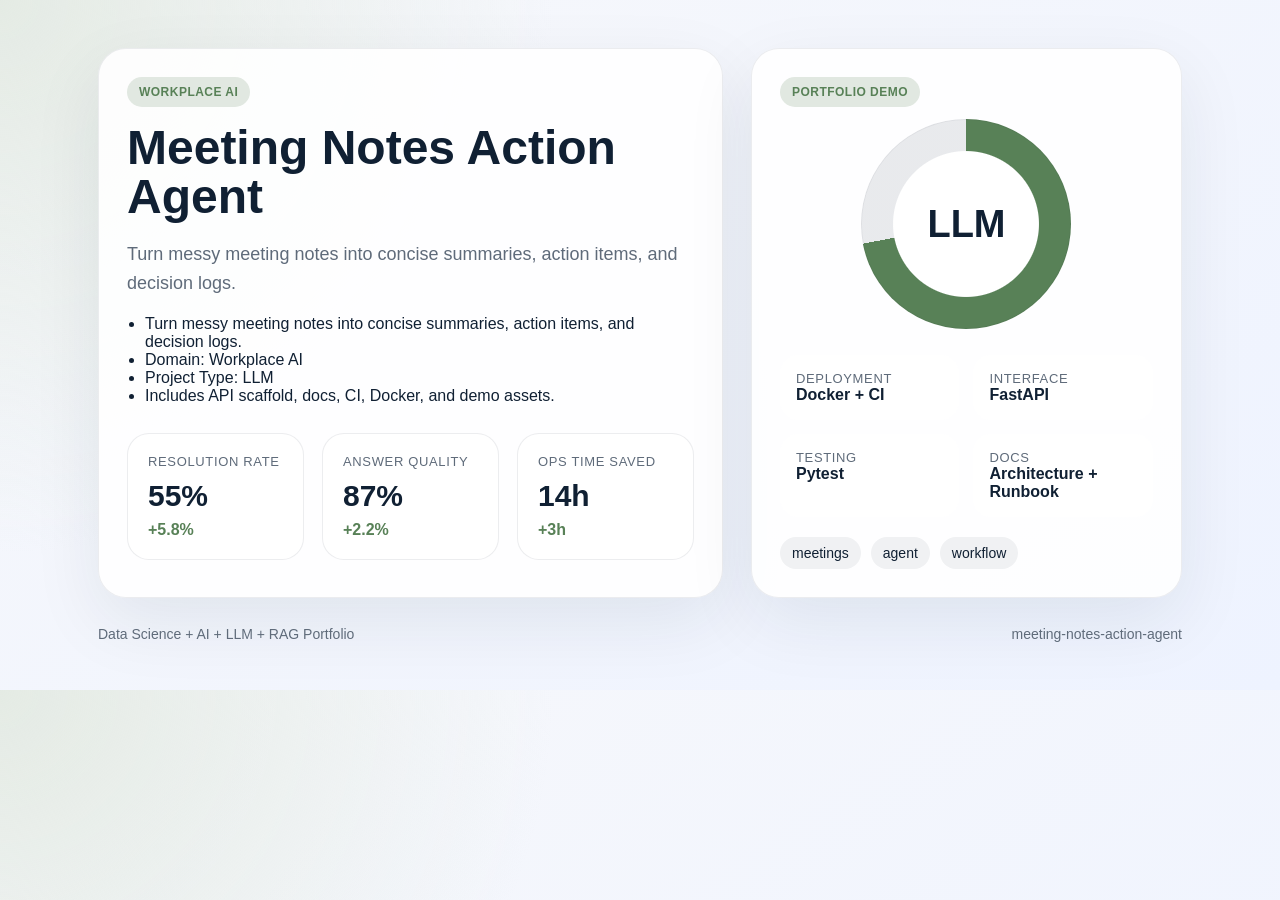
==== demo/index.html @ 2184994c "Publish production-ready portfolio project" ====
<!doctype html>
        <html lang="en">
        <head>
          <meta charset="utf-8">
          <meta name="viewport" content="width=device-width, initial-scale=1">
          <title>Meeting Notes Action Agent</title>
          <style>
            :root {
              --accent: #588157;
              --ink: #102033;
              --muted: #5f6b7a;
              --card: rgba(255,255,255,0.88);
              --bg-1: #f7f8fb;
              --bg-2: #eef3ff;
            }
            * { box-sizing: border-box; }
            body {
              margin: 0;
              font-family: "Avenir Next", "Segoe UI", sans-serif;
              color: var(--ink);
              background:
                radial-gradient(circle at top left, color-mix(in srgb, var(--accent) 16%, white), transparent 38%),
                linear-gradient(145deg, var(--bg-1), var(--bg-2));
            }
            main {
              max-width: 1180px;
              margin: 0 auto;
              padding: 48px;
            }
            .hero {
              display: grid;
              grid-template-columns: 1.45fr 1fr;
              gap: 28px;
              align-items: stretch;
            }
            .panel {
              background: var(--card);
              border: 1px solid rgba(16, 32, 51, 0.08);
              border-radius: 28px;
              padding: 28px;
              box-shadow: 0 24px 70px rgba(16, 32, 51, 0.08);
            }
            .eyebrow {
              display: inline-flex;
              padding: 8px 12px;
              border-radius: 999px;
              background: color-mix(in srgb, var(--accent) 18%, white);
              color: var(--accent);
              font-weight: 700;
              letter-spacing: 0.04em;
              text-transform: uppercase;
              font-size: 12px;
            }
            h1 {
              font-size: 48px;
              line-height: 1.03;
              margin: 16px 0 18px;
            }
            p {
              color: var(--muted);
              font-size: 18px;
              line-height: 1.6;
              margin: 0 0 18px;
            }
            ul {
              margin: 18px 0 0;
              padding-left: 18px;
              color: var(--ink);
            }
            .cards {
              display: grid;
              grid-template-columns: repeat(3, 1fr);
              gap: 18px;
              margin-top: 28px;
            }
            .card {
              background: white;
              border-radius: 22px;
              padding: 20px;
              border: 1px solid rgba(16, 32, 51, 0.08);
            }
            .card span, .meta span {
              display: block;
              color: var(--muted);
              font-size: 13px;
              text-transform: uppercase;
              letter-spacing: 0.05em;
            }
            .card strong {
              display: block;
              font-size: 30px;
              margin: 10px 0 8px;
            }
            .card em {
              color: var(--accent);
              font-style: normal;
              font-weight: 700;
            }
            .visual {
              min-height: 100%;
              display: flex;
              flex-direction: column;
              justify-content: space-between;
            }
            .ring {
              width: 210px;
              height: 210px;
              margin: 12px auto 26px;
              border-radius: 50%;
              background:
                radial-gradient(circle closest-side, white 69%, transparent 70%),
                conic-gradient(var(--accent) 0 72%, rgba(16, 32, 51, 0.09) 72% 100%);
              display: grid;
              place-items: center;
              box-shadow: inset 0 0 0 1px rgba(16, 32, 51, 0.05);
            }
            .ring strong {
              font-size: 38px;
            }
            .meta {
              display: grid;
              grid-template-columns: repeat(2, 1fr);
              gap: 14px;
            }
            .meta article {
              background: white;
              border-radius: 18px;
              padding: 16px;
            }
            .tag-list {
              display: flex;
              flex-wrap: wrap;
              gap: 10px;
              list-style: none;
              padding: 0;
              margin: 20px 0 0;
            }
            .tag-list li {
              padding: 8px 12px;
              border-radius: 999px;
              background: rgba(16, 32, 51, 0.06);
              font-size: 14px;
            }
            .footer {
              margin-top: 28px;
              display: flex;
              justify-content: space-between;
              color: var(--muted);
              font-size: 14px;
            }
          </style>
        </head>
        <body>
          <main>
            <section class="hero">
              <div class="panel">
                <span class="eyebrow">Workplace AI</span>
                <h1>Meeting Notes Action Agent</h1>
                <p>Turn messy meeting notes into concise summaries, action items, and decision logs.</p>
                <ul>
                  <li>Turn messy meeting notes into concise summaries, action items, and decision logs.</li><li>Domain: Workplace AI</li><li>Project Type: LLM</li><li>Includes API scaffold, docs, CI, Docker, and demo assets.</li>
                </ul>
                <div class="cards">
                  <article class='card'><span>Resolution Rate</span><strong>55%</strong><em>+5.8%</em></article>
<article class='card'><span>Answer Quality</span><strong>87%</strong><em>+2.2%</em></article>
<article class='card'><span>Ops Time Saved</span><strong>14h</strong><em>+3h</em></article>
                </div>
              </div>
              <div class="panel visual">
                <div>
                  <span class="eyebrow">Portfolio Demo</span>
                  <div class="ring"><strong>LLM</strong></div>
                </div>
                <div class="meta">
                  <article><span>Deployment</span><strong>Docker + CI</strong></article>
                  <article><span>Interface</span><strong>FastAPI</strong></article>
                  <article><span>Testing</span><strong>Pytest</strong></article>
                  <article><span>Docs</span><strong>Architecture + Runbook</strong></article>
                </div>
                <ul class="tag-list"><li>meetings</li><li>agent</li><li>workflow</li></ul>
              </div>
            </section>
            <div class="footer">
              <span>Data Science + AI + LLM + RAG Portfolio</span>
              <span>meeting-notes-action-agent</span>
            </div>
          </main>
        </body>
        </html>
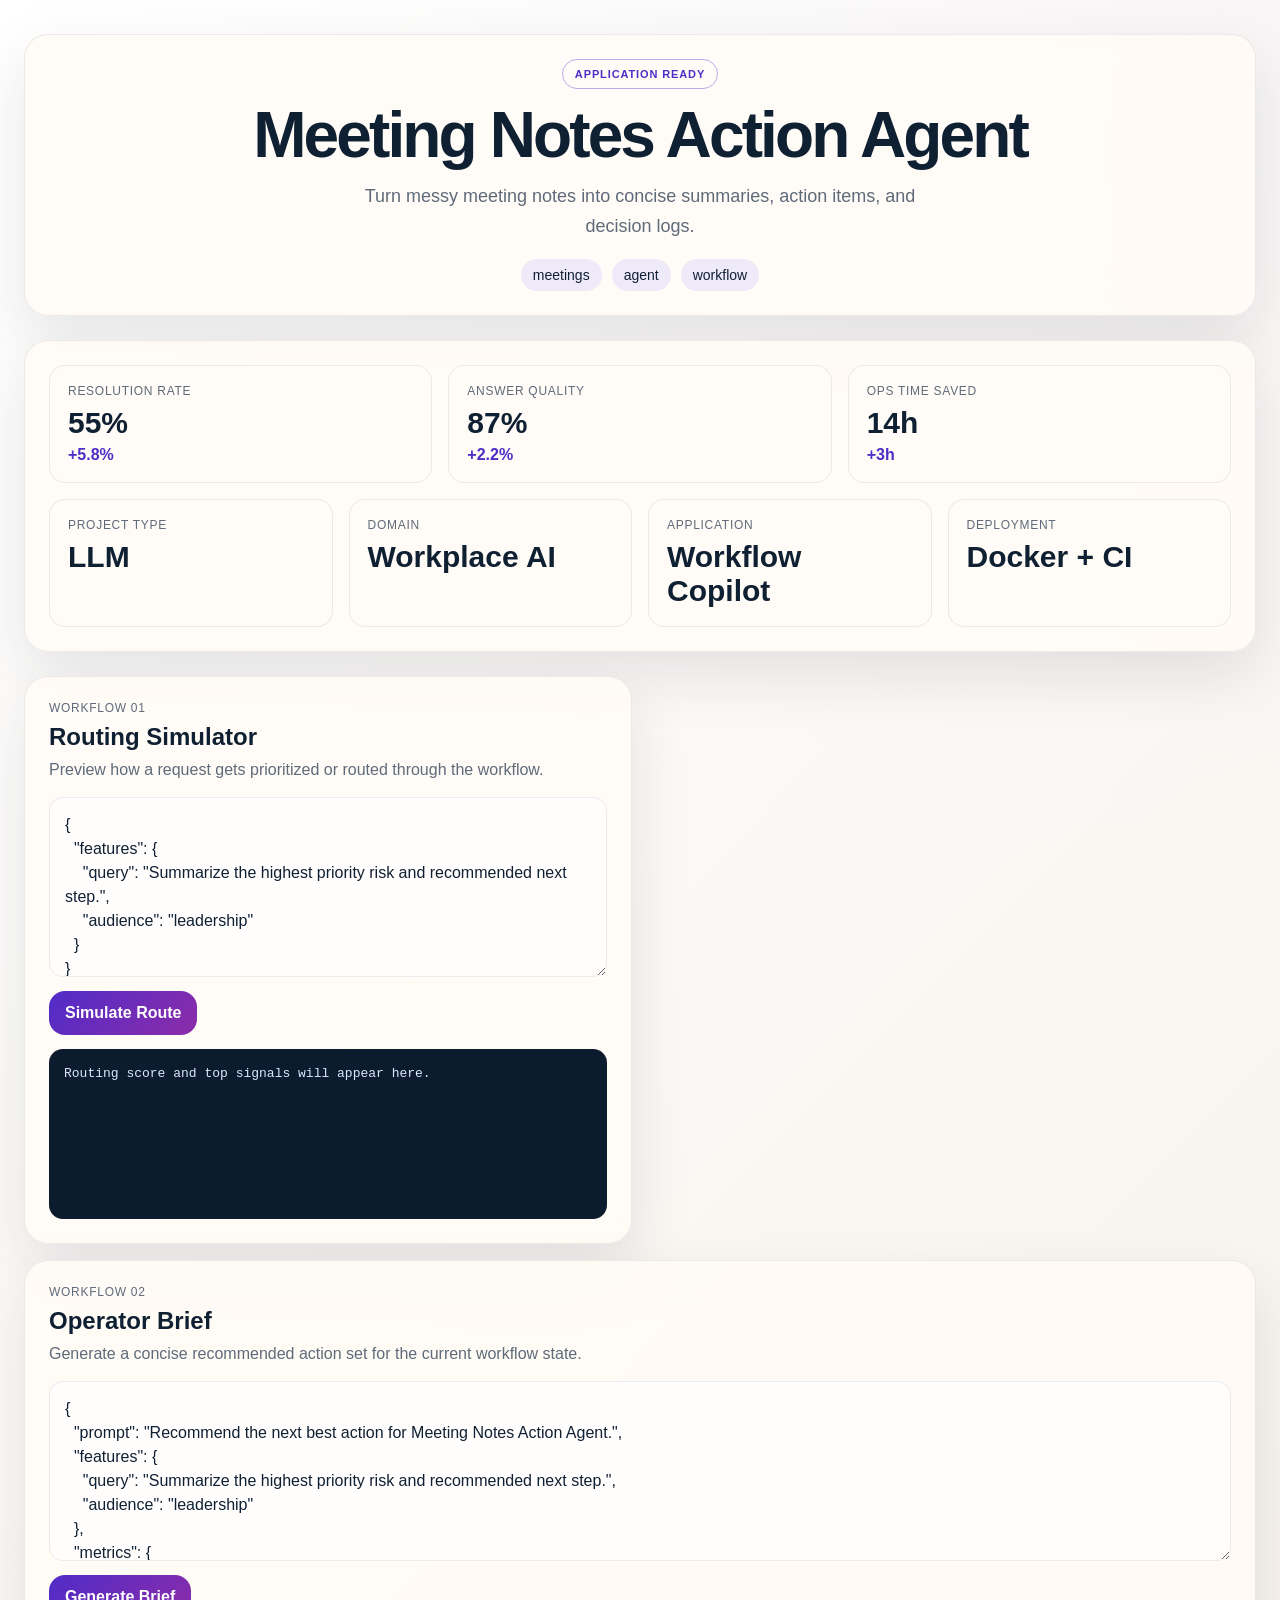
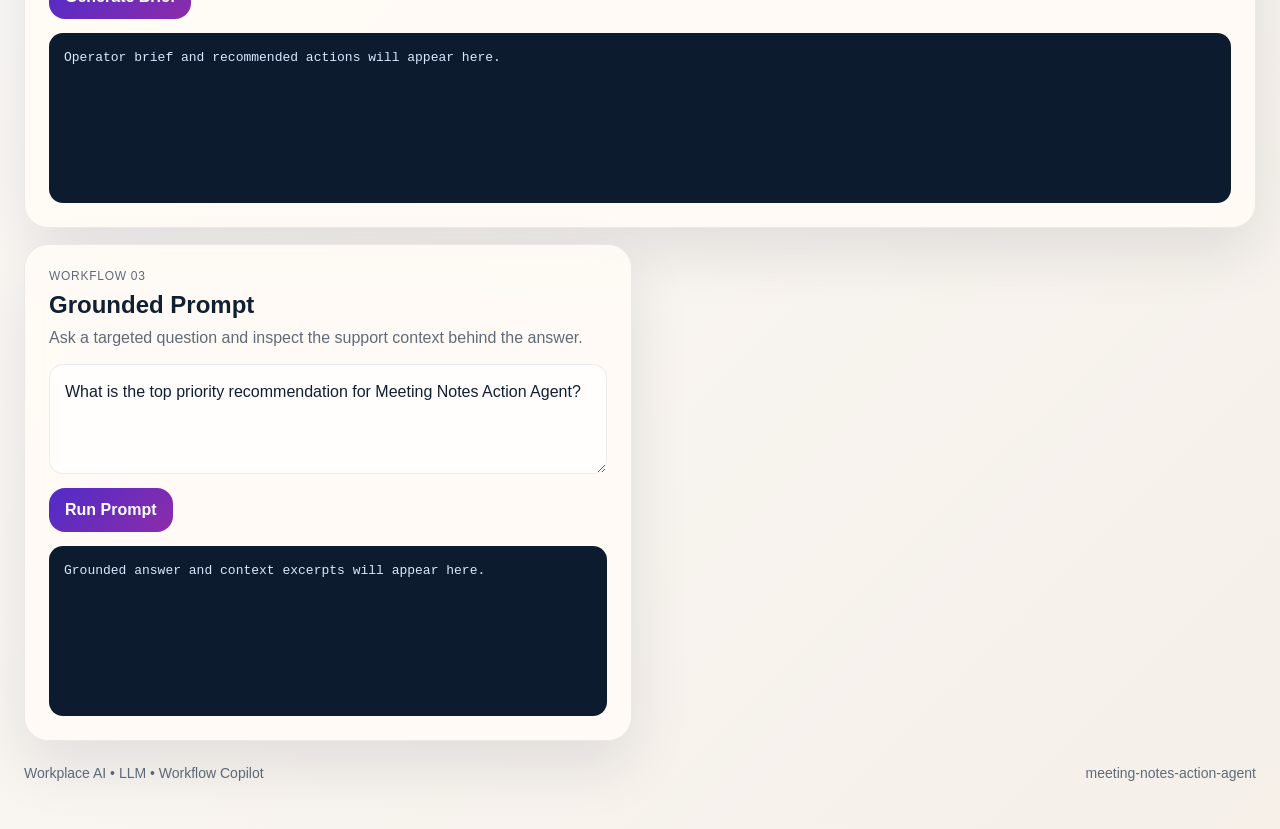
==== commit 1e45a8eb: "Publish production-ready portfolio project" ====
--- a/demo/index.html
+++ b/demo/index.html
@@ -5,186 +5,91 @@
           <meta charset="utf-8">
           <meta name="viewport" content="width=device-width, initial-scale=1">
           <title>Meeting Notes Action Agent</title>
-          <style>
-            :root {
-              --accent: #588157;
-              --ink: #102033;
-              --muted: #5f6b7a;
-              --card: rgba(255,255,255,0.88);
-              --bg-1: #f7f8fb;
-              --bg-2: #eef3ff;
-            }
-            * { box-sizing: border-box; }
-            body {
-              margin: 0;
-              font-family: "Avenir Next", "Segoe UI", sans-serif;
-              color: var(--ink);
-              background:
-                radial-gradient(circle at top left, color-mix(in srgb, var(--accent) 16%, white), transparent 38%),
-                linear-gradient(145deg, var(--bg-1), var(--bg-2));
-            }
-            main {
-              max-width: 1180px;
-              margin: 0 auto;
-              padding: 48px;
-            }
-            .hero {
-              display: grid;
-              grid-template-columns: 1.45fr 1fr;
-              gap: 28px;
-              align-items: stretch;
-            }
-            .panel {
-              background: var(--card);
-              border: 1px solid rgba(16, 32, 51, 0.08);
-              border-radius: 28px;
-              padding: 28px;
-              box-shadow: 0 24px 70px rgba(16, 32, 51, 0.08);
-            }
-            .eyebrow {
-              display: inline-flex;
-              padding: 8px 12px;
-              border-radius: 999px;
-              background: color-mix(in srgb, var(--accent) 18%, white);
-              color: var(--accent);
-              font-weight: 700;
-              letter-spacing: 0.04em;
-              text-transform: uppercase;
-              font-size: 12px;
-            }
-            h1 {
-              font-size: 48px;
-              line-height: 1.03;
-              margin: 16px 0 18px;
-            }
-            p {
-              color: var(--muted);
-              font-size: 18px;
-              line-height: 1.6;
-              margin: 0 0 18px;
-            }
-            ul {
-              margin: 18px 0 0;
-              padding-left: 18px;
-              color: var(--ink);
-            }
-            .cards {
-              display: grid;
-              grid-template-columns: repeat(3, 1fr);
-              gap: 18px;
-              margin-top: 28px;
-            }
-            .card {
-              background: white;
-              border-radius: 22px;
-              padding: 20px;
-              border: 1px solid rgba(16, 32, 51, 0.08);
-            }
-            .card span, .meta span {
-              display: block;
-              color: var(--muted);
-              font-size: 13px;
-              text-transform: uppercase;
-              letter-spacing: 0.05em;
-            }
-            .card strong {
-              display: block;
-              font-size: 30px;
-              margin: 10px 0 8px;
-            }
-            .card em {
-              color: var(--accent);
-              font-style: normal;
-              font-weight: 700;
-            }
-            .visual {
-              min-height: 100%;
-              display: flex;
-              flex-direction: column;
-              justify-content: space-between;
-            }
-            .ring {
-              width: 210px;
-              height: 210px;
-              margin: 12px auto 26px;
-              border-radius: 50%;
-              background:
-                radial-gradient(circle closest-side, white 69%, transparent 70%),
-                conic-gradient(var(--accent) 0 72%, rgba(16, 32, 51, 0.09) 72% 100%);
-              display: grid;
-              place-items: center;
-              box-shadow: inset 0 0 0 1px rgba(16, 32, 51, 0.05);
-            }
-            .ring strong {
-              font-size: 38px;
-            }
-            .meta {
-              display: grid;
-              grid-template-columns: repeat(2, 1fr);
-              gap: 14px;
-            }
-            .meta article {
-              background: white;
-              border-radius: 18px;
-              padding: 16px;
-            }
-            .tag-list {
-              display: flex;
-              flex-wrap: wrap;
-              gap: 10px;
-              list-style: none;
-              padding: 0;
-              margin: 20px 0 0;
-            }
-            .tag-list li {
-              padding: 8px 12px;
-              border-radius: 999px;
-              background: rgba(16, 32, 51, 0.06);
-              font-size: 14px;
-            }
-            .footer {
-              margin-top: 28px;
-              display: flex;
-              justify-content: space-between;
-              color: var(--muted);
-              font-size: 14px;
-            }
-          </style>
+          <link rel="stylesheet" href="./styles.css">
         </head>
-        <body>
-          <main>
+        <body class="surface-sand">
+          <div class="page layout-folio eyebrow-outline headline-tall modules-3 hero-align-left">
             <section class="hero">
-              <div class="panel">
-                <span class="eyebrow">Workplace AI</span>
-                <h1>Meeting Notes Action Agent</h1>
-                <p>Turn messy meeting notes into concise summaries, action items, and decision logs.</p>
-                <ul>
-                  <li>Turn messy meeting notes into concise summaries, action items, and decision logs.</li><li>Domain: Workplace AI</li><li>Project Type: LLM</li><li>Includes API scaffold, docs, CI, Docker, and demo assets.</li>
+              <div class="panel hero-copy">
+                <span class="eyebrow" data-health>Workflow Copilot</span>
+                <h1 id="project-title">Meeting Notes Action Agent</h1>
+                <p id="project-summary" class="lead">Turn messy meeting notes into concise summaries, action items, and decision logs.</p>
+                <ul id="project-tags" class="tag-list">
+                  <li>meetings</li><li>agent</li><li>workflow</li>
                 </ul>
-                <div class="cards">
+              </div>
+              <div class="panel hero-side">
+                <div class="metric-grid">
                   <article class='card'><span>Resolution Rate</span><strong>55%</strong><em>+5.8%</em></article>
 <article class='card'><span>Answer Quality</span><strong>87%</strong><em>+2.2%</em></article>
 <article class='card'><span>Ops Time Saved</span><strong>14h</strong><em>+3h</em></article>
                 </div>
-              </div>
-              <div class="panel visual">
-                <div>
-                  <span class="eyebrow">Portfolio Demo</span>
-                  <div class="ring"><strong>LLM</strong></div>
+                <div class="mini-grid">
+                  <article class='mini-card'><span>Project Type</span><strong>LLM</strong></article><article class='mini-card'><span>Domain</span><strong>Workplace AI</strong></article><article class='mini-card'><span>Application</span><strong>Workflow Copilot</strong></article><article class='mini-card'><span>Deployment</span><strong>Docker + CI</strong></article>
                 </div>
-                <div class="meta">
-                  <article><span>Deployment</span><strong>Docker + CI</strong></article>
-                  <article><span>Interface</span><strong>FastAPI</strong></article>
-                  <article><span>Testing</span><strong>Pytest</strong></article>
-                  <article><span>Docs</span><strong>Architecture + Runbook</strong></article>
-                </div>
-                <ul class="tag-list"><li>meetings</li><li>agent</li><li>workflow</li></ul>
               </div>
             </section>
-            <div class="footer">
-              <span>Data Science + AI + LLM + RAG Portfolio</span>
+            <section class="app-grid">
+              <article class="panel module js-module span-normal">
+          <div class="module-header">
+            <span>Workflow 01</span>
+            <h2>Routing Simulator</h2>
+            <p>Preview how a request gets prioritized or routed through the workflow.</p>
+          </div>
+          <textarea class="js-input">{
+  &quot;features&quot;: {
+    &quot;query&quot;: &quot;Summarize the highest priority risk and recommended next step.&quot;,
+    &quot;audience&quot;: &quot;leadership&quot;
+  }
+}</textarea>
+          <div class="button-row">
+            <button class="js-run" data-endpoint="/score" data-input-mode="json">Simulate Route</button>
+          </div>
+          <pre class="js-output">Routing score and top signals will appear here.</pre>
+        </article>
+<article class="panel module js-module span-wide">
+          <div class="module-header">
+            <span>Workflow 02</span>
+            <h2>Operator Brief</h2>
+            <p>Generate a concise recommended action set for the current workflow state.</p>
+          </div>
+          <textarea class="js-input">{
+  &quot;prompt&quot;: &quot;Recommend the next best action for Meeting Notes Action Agent.&quot;,
+  &quot;features&quot;: {
+    &quot;query&quot;: &quot;Summarize the highest priority risk and recommended next step.&quot;,
+    &quot;audience&quot;: &quot;leadership&quot;
+  },
+  &quot;metrics&quot;: {
+    &quot;acquisition&quot;: 31.1,
+    &quot;activation&quot;: 33.5,
+    &quot;retention&quot;: 47.2,
+    &quot;revenue&quot;: 72.7
+  }
+}</textarea>
+          <div class="button-row">
+            <button class="js-run" data-endpoint="/recommend" data-input-mode="json">Generate Brief</button>
+          </div>
+          <pre class="js-output">Operator brief and recommended actions will appear here.</pre>
+        </article>
+<article class="panel module js-module span-normal">
+  <div class="module-header">
+    <span>Workflow 03</span>
+    <h2>Grounded Prompt</h2>
+    <p>Ask a targeted question and inspect the support context behind the answer.</p>
+  </div>
+  <textarea class="js-input module-input-text">What is the top priority recommendation for Meeting Notes Action Agent?</textarea>
+  <div class="button-row">
+    <button class="js-run" data-endpoint="/query" data-input-mode="text">Run Prompt</button>
+  </div>
+  <pre class="js-output">Grounded answer and context excerpts will appear here.</pre>
+</article>
+            </section>
+            <footer class="footer">
+              <span>Workplace AI • LLM • Workflow Copilot</span>
               <span>meeting-notes-action-agent</span>
-            </div>
-          </main>
+            </footer>
+          </div>
+          <script id="bootstrap-data" type="application/json">{"project": {"slug": "meeting-notes-action-agent", "title": "Meeting Notes Action Agent", "project_type": "llm", "domain": "Workplace AI", "summary": "Turn messy meeting notes into concise summaries, action items, and decision logs.", "tags": ["meetings", "agent", "workflow"]}, "app_archetype": "copilot", "ui_profile": {"layout": "folio", "surface": "sand", "font_stack": "\"IBM Plex Sans\", \"Segoe UI\", sans-serif", "radius": 24, "shadow": 60, "eyebrow_style": "outline", "module_columns": 3, "hero_align": "left", "headline_mode": "tall"}, "app_modules": [{"label": "Workflow 01", "title": "Routing Simulator", "description": "Preview how a request gets prioritized or routed through the workflow.", "endpoint": "/score", "input_mode": "json", "cta": "Simulate Route", "prefill": "{\n  \"features\": {\n    \"query\": \"Summarize the highest priority risk and recommended next step.\",\n    \"audience\": \"leadership\"\n  }\n}", "hint": "Routing score and top signals will appear here.", "span": "normal"}, {"label": "Workflow 02", "title": "Operator Brief", "description": "Generate a concise recommended action set for the current workflow state.", "endpoint": "/recommend", "input_mode": "json", "cta": "Generate Brief", "prefill": "{\n  \"prompt\": \"Recommend the next best action for Meeting Notes Action Agent.\",\n  \"features\": {\n    \"query\": \"Summarize the highest priority risk and recommended next step.\",\n    \"audience\": \"leadership\"\n  },\n  \"metrics\": {\n    \"acquisition\": 31.1,\n    \"activation\": 33.5,\n    \"retention\": 47.2,\n    \"revenue\": 72.7\n  }\n}", "hint": "Operator brief and recommended actions will appear here.", "span": "wide"}, {"label": "Workflow 03", "title": "Grounded Prompt", "description": "Ask a targeted question and inspect the support context behind the answer.", "endpoint": "/query", "input_mode": "text", "cta": "Run Prompt", "prefill": "What is the top priority recommendation for Meeting Notes Action Agent?", "hint": "Grounded answer and context excerpts will appear here.", "span": "normal"}], "sample_features": {"query": "Summarize the highest priority risk and recommended next step.", "audience": "leadership"}, "sample_metrics": {"acquisition": 31.1, "activation": 33.5, "retention": 47.2, "revenue": 72.7}, "knowledge_base": ["Meeting Notes Action Agent is positioned as a Workplace AI starter that emphasizes fast iteration, clear documentation, and production-friendly interfaces.", "The primary value proposition is: Turn messy meeting notes into concise summaries, action items, and decision logs.", "Recommended operating model: ship a small API, add observability, validate outputs with stakeholder review, and monitor the top business KPI every week.", "Typical stakeholders include analytics, operations, product, and leadership teams working on meetings, agent, workflow."], "dashboard_metrics": [{"label": "Resolution Rate", "value": "55%", "delta": "+5.8%"}, {"label": "Answer Quality", "value": "87%", "delta": "+2.2%"}, {"label": "Ops Time Saved", "value": "14h", "delta": "+3h"}]}</script>
+          <script src="./app.js"></script>
         </body>
         </html>
--- a/demo/styles.css
+++ b/demo/styles.css
@@ -0,0 +1,348 @@
+
+:root {
+  --accent: #502cc8;
+  --accent-2: #8c2ca9;
+  --accent-soft: color-mix(in srgb, var(--accent) 18%, white);
+  --radius: 24px;
+  --shadow-size: 60px;
+  --font-stack: "IBM Plex Sans", "Segoe UI", sans-serif;
+  --bg: #f4f7fb;
+  --card: rgba(255, 255, 255, 0.86);
+  --line: rgba(16, 32, 51, 0.08);
+  --ink: #102033;
+  --muted: #5f6b7a;
+  --output-bg: #0d1b2e;
+  --output-ink: #dae8ff;
+}
+* { box-sizing: border-box; }
+html, body { margin: 0; min-height: 100%; }
+body {
+  font-family: var(--font-stack);
+  color: var(--ink);
+  background: linear-gradient(145deg, #f8fbff, var(--bg));
+}
+body.surface-mist {
+  --bg: #eef4fb;
+  background:
+    radial-gradient(circle at top left, color-mix(in srgb, var(--accent) 18%, white), transparent 34%),
+    linear-gradient(145deg, #fbfdff, var(--bg));
+}
+body.surface-aurora {
+  --bg: #edf1ff;
+  background:
+    radial-gradient(circle at 0% 0%, color-mix(in srgb, var(--accent) 22%, white), transparent 38%),
+    radial-gradient(circle at 100% 100%, color-mix(in srgb, var(--accent-2) 20%, white), transparent 28%),
+    linear-gradient(135deg, #f7f8ff, var(--bg));
+}
+body.surface-sand {
+  --bg: #f5efe8;
+  --card: rgba(255, 251, 246, 0.9);
+  background:
+    linear-gradient(135deg, rgba(255,255,255,0.82), rgba(245, 239, 232, 0.98)),
+    radial-gradient(circle at top right, color-mix(in srgb, var(--accent) 16%, white), transparent 32%);
+}
+body.surface-slate {
+  --bg: #ecf0f7;
+  --card: rgba(248, 250, 255, 0.88);
+  background:
+    linear-gradient(160deg, #f7f9fc, var(--bg)),
+    radial-gradient(circle at bottom left, color-mix(in srgb, var(--accent-2) 16%, white), transparent 34%);
+}
+body.surface-paper {
+  --bg: #f8f8f4;
+  --card: rgba(255,255,255,0.93);
+  background:
+    linear-gradient(180deg, #fffefb, var(--bg));
+}
+body.surface-ink {
+  --bg: #0f1726;
+  --card: rgba(15, 23, 38, 0.88);
+  --line: rgba(226, 238, 255, 0.1);
+  --ink: #f5f8ff;
+  --muted: #b4c0cf;
+  --output-bg: rgba(255,255,255,0.06);
+  --output-ink: #f5f8ff;
+  background:
+    radial-gradient(circle at top left, color-mix(in srgb, var(--accent) 28%, transparent), transparent 42%),
+    linear-gradient(145deg, #09111d, var(--bg));
+}
+.page {
+  max-width: 1360px;
+  margin: 0 auto;
+  padding: 34px 24px 48px;
+  display: grid;
+  gap: 24px;
+}
+.panel {
+  background: var(--card);
+  border: 1px solid var(--line);
+  border-radius: var(--radius);
+  box-shadow: 0 24px var(--shadow-size) rgba(16, 32, 51, 0.1);
+  backdrop-filter: blur(18px);
+}
+.hero {
+  display: grid;
+  gap: 24px;
+}
+.hero-copy,
+.hero-side,
+.module {
+  padding: 24px;
+}
+.eyebrow {
+  display: inline-flex;
+  align-items: center;
+  gap: 8px;
+  padding: 8px 12px;
+  border-radius: 999px;
+  background: var(--accent-soft);
+  color: var(--accent);
+  text-transform: uppercase;
+  letter-spacing: 0.08em;
+  font-size: 11px;
+  font-weight: 800;
+}
+.page.eyebrow-outline .eyebrow {
+  background: transparent;
+  border: 1px solid color-mix(in srgb, var(--accent) 40%, white);
+}
+.page.eyebrow-soft .eyebrow {
+  background: color-mix(in srgb, var(--accent) 12%, white);
+  color: color-mix(in srgb, var(--accent) 82%, black);
+}
+h1 {
+  margin: 14px 0 12px;
+  font-size: clamp(2.2rem, 5vw, 4.4rem);
+  line-height: 0.96;
+  letter-spacing: -0.045em;
+}
+.page.headline-compact h1 { max-width: 10ch; }
+.page.headline-tall h1 { line-height: 1.03; font-size: clamp(2.4rem, 5vw, 4.8rem); }
+.lead {
+  margin: 0;
+  font-size: 18px;
+  line-height: 1.68;
+  color: var(--muted);
+  max-width: 62ch;
+}
+.tag-list {
+  list-style: none;
+  display: flex;
+  flex-wrap: wrap;
+  gap: 10px;
+  margin: 18px 0 0;
+  padding: 0;
+}
+.tag-list li {
+  padding: 8px 12px;
+  border-radius: 999px;
+  background: color-mix(in srgb, var(--accent) 10%, white);
+  color: var(--ink);
+  font-size: 14px;
+}
+.hero-side {
+  display: grid;
+  gap: 16px;
+}
+.metric-grid,
+.mini-grid,
+.app-grid {
+  display: grid;
+  gap: 16px;
+}
+.card,
+.mini-card {
+  background: color-mix(in srgb, var(--card) 92%, white);
+  border: 1px solid var(--line);
+  border-radius: calc(var(--radius) - 8px);
+  padding: 18px;
+}
+.card span,
+.mini-card span,
+.module-header span {
+  display: block;
+  color: var(--muted);
+  text-transform: uppercase;
+  letter-spacing: 0.06em;
+  font-size: 12px;
+}
+.card strong,
+.mini-card strong {
+  display: block;
+  margin-top: 8px;
+  font-size: 30px;
+}
+.card em {
+  display: inline-block;
+  margin-top: 6px;
+  font-style: normal;
+  color: var(--accent);
+  font-weight: 700;
+}
+.module {
+  display: grid;
+  gap: 14px;
+}
+.module-header h2 {
+  margin: 8px 0 6px;
+  font-size: 24px;
+}
+.module-header p {
+  margin: 0;
+  color: var(--muted);
+  line-height: 1.6;
+}
+textarea,
+button {
+  font: inherit;
+}
+textarea {
+  width: 100%;
+  min-height: 180px;
+  resize: vertical;
+  border: 1px solid var(--line);
+  border-radius: calc(var(--radius) - 10px);
+  padding: 15px;
+  background: rgba(255,255,255,0.82);
+  color: var(--ink);
+  line-height: 1.5;
+}
+body.surface-ink textarea {
+  background: rgba(255,255,255,0.05);
+}
+.module-input-text {
+  min-height: 110px;
+}
+.button-row {
+  display: flex;
+  flex-wrap: wrap;
+  gap: 10px;
+}
+button {
+  border: 0;
+  border-radius: 16px;
+  background: linear-gradient(135deg, var(--accent), var(--accent-2));
+  color: white;
+  padding: 13px 16px;
+  font-weight: 700;
+  cursor: pointer;
+}
+pre {
+  margin: 0;
+  white-space: pre-wrap;
+  word-break: break-word;
+  background: var(--output-bg);
+  color: var(--output-ink);
+  border-radius: calc(var(--radius) - 10px);
+  padding: 15px;
+  min-height: 170px;
+  line-height: 1.58;
+  font-size: 13px;
+  overflow: auto;
+}
+.footer {
+  display: flex;
+  justify-content: space-between;
+  color: var(--muted);
+  font-size: 14px;
+}
+.page.layout-horizon .hero {
+  grid-template-columns: 1.45fr 1fr;
+  align-items: stretch;
+}
+.page.layout-horizon.modules-2 .app-grid,
+.page.layout-horizon.modules-3 .app-grid {
+  grid-template-columns: repeat(3, minmax(0, 1fr));
+}
+.page.layout-rail .hero {
+  grid-template-columns: 0.92fr 1.08fr;
+}
+.page.layout-rail .hero-copy {
+  padding-top: 34px;
+}
+.page.layout-rail .app-grid {
+  grid-template-columns: repeat(2, minmax(0, 1fr));
+}
+.page.layout-folio .hero {
+  grid-template-columns: 1fr;
+}
+.page.layout-folio .hero-copy {
+  text-align: center;
+}
+.page.layout-folio .lead {
+  margin-inline: auto;
+}
+.page.layout-folio .tag-list {
+  justify-content: center;
+}
+.page.layout-folio .metric-grid {
+  grid-template-columns: repeat(3, minmax(0, 1fr));
+}
+.page.layout-folio .mini-grid {
+  grid-template-columns: repeat(4, minmax(0, 1fr));
+}
+.page.layout-folio .app-grid {
+  grid-template-columns: repeat(2, minmax(0, 1fr));
+}
+.page.layout-board .hero {
+  grid-template-columns: 1fr;
+}
+.page.layout-board .hero-side {
+  grid-template-columns: 1.2fr 0.8fr;
+  align-items: start;
+}
+.page.layout-board .metric-grid {
+  grid-template-columns: repeat(3, minmax(0, 1fr));
+}
+.page.layout-board .app-grid {
+  grid-template-columns: repeat(4, minmax(0, 1fr));
+}
+.page.layout-stack .hero {
+  grid-template-columns: 1fr;
+}
+.page.layout-stack .hero-side {
+  grid-template-columns: repeat(2, minmax(0, 1fr));
+}
+.page.layout-stack .app-grid {
+  grid-template-columns: repeat(3, minmax(0, 1fr));
+}
+.page.layout-console .hero {
+  grid-template-columns: 1.1fr 0.9fr;
+}
+.page.layout-console .panel,
+.page.layout-console .card,
+.page.layout-console .mini-card {
+  border-radius: 18px;
+}
+.page.modules-2 .app-grid {
+  grid-template-columns: repeat(2, minmax(0, 1fr));
+}
+.module.span-wide {
+  grid-column: span 2;
+}
+.hero-align-center .hero-copy {
+  text-align: center;
+}
+.hero-align-center .lead,
+.hero-align-center .tag-list {
+  margin-inline: auto;
+  justify-content: center;
+}
+@media (max-width: 1120px) {
+  .page.layout-horizon .hero,
+  .page.layout-rail .hero,
+  .page.layout-console .hero,
+  .page.layout-board .hero-side,
+  .page.layout-folio .mini-grid,
+  .page.layout-stack .hero-side,
+  .page.modules-2 .app-grid,
+  .page.layout-board .app-grid,
+  .page.layout-stack .app-grid,
+  .page.layout-horizon.modules-3 .app-grid,
+  .page.layout-folio .app-grid {
+    grid-template-columns: 1fr;
+  }
+  .module.span-wide {
+    grid-column: auto;
+  }
+}
